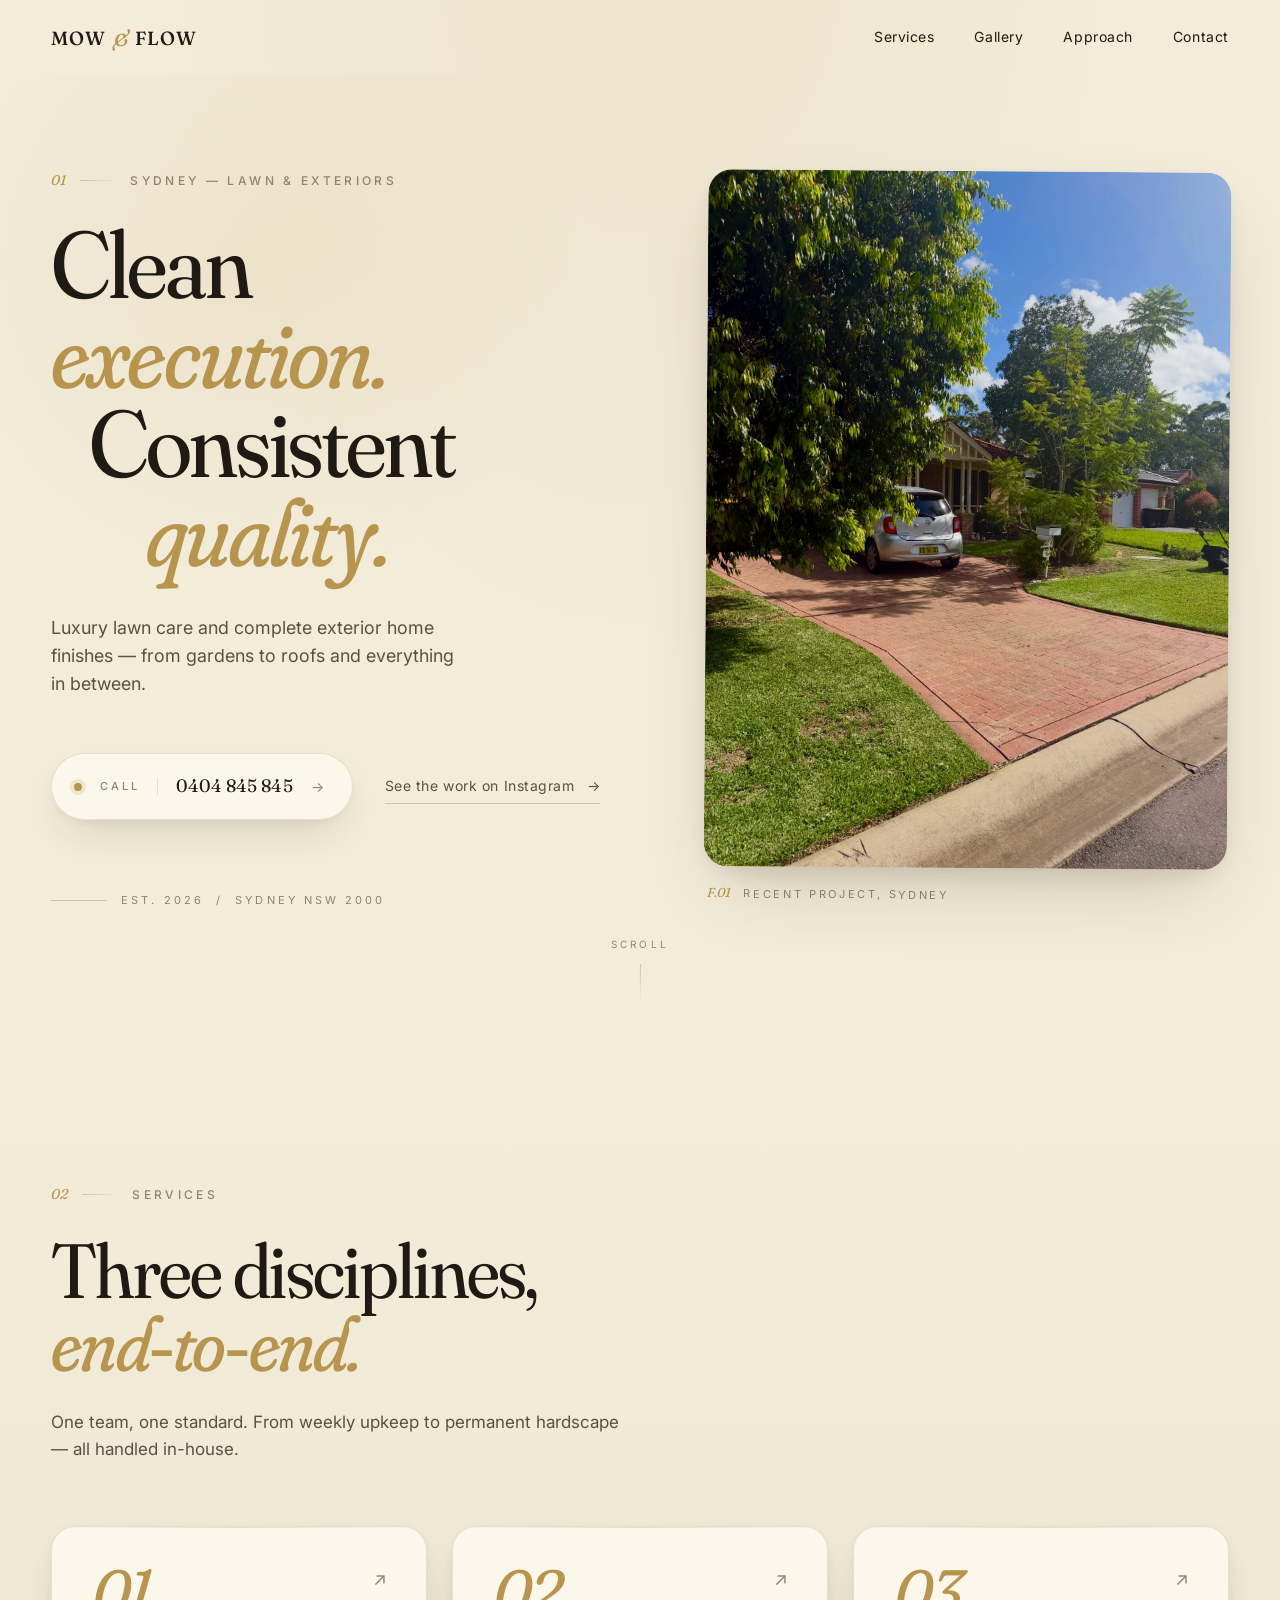
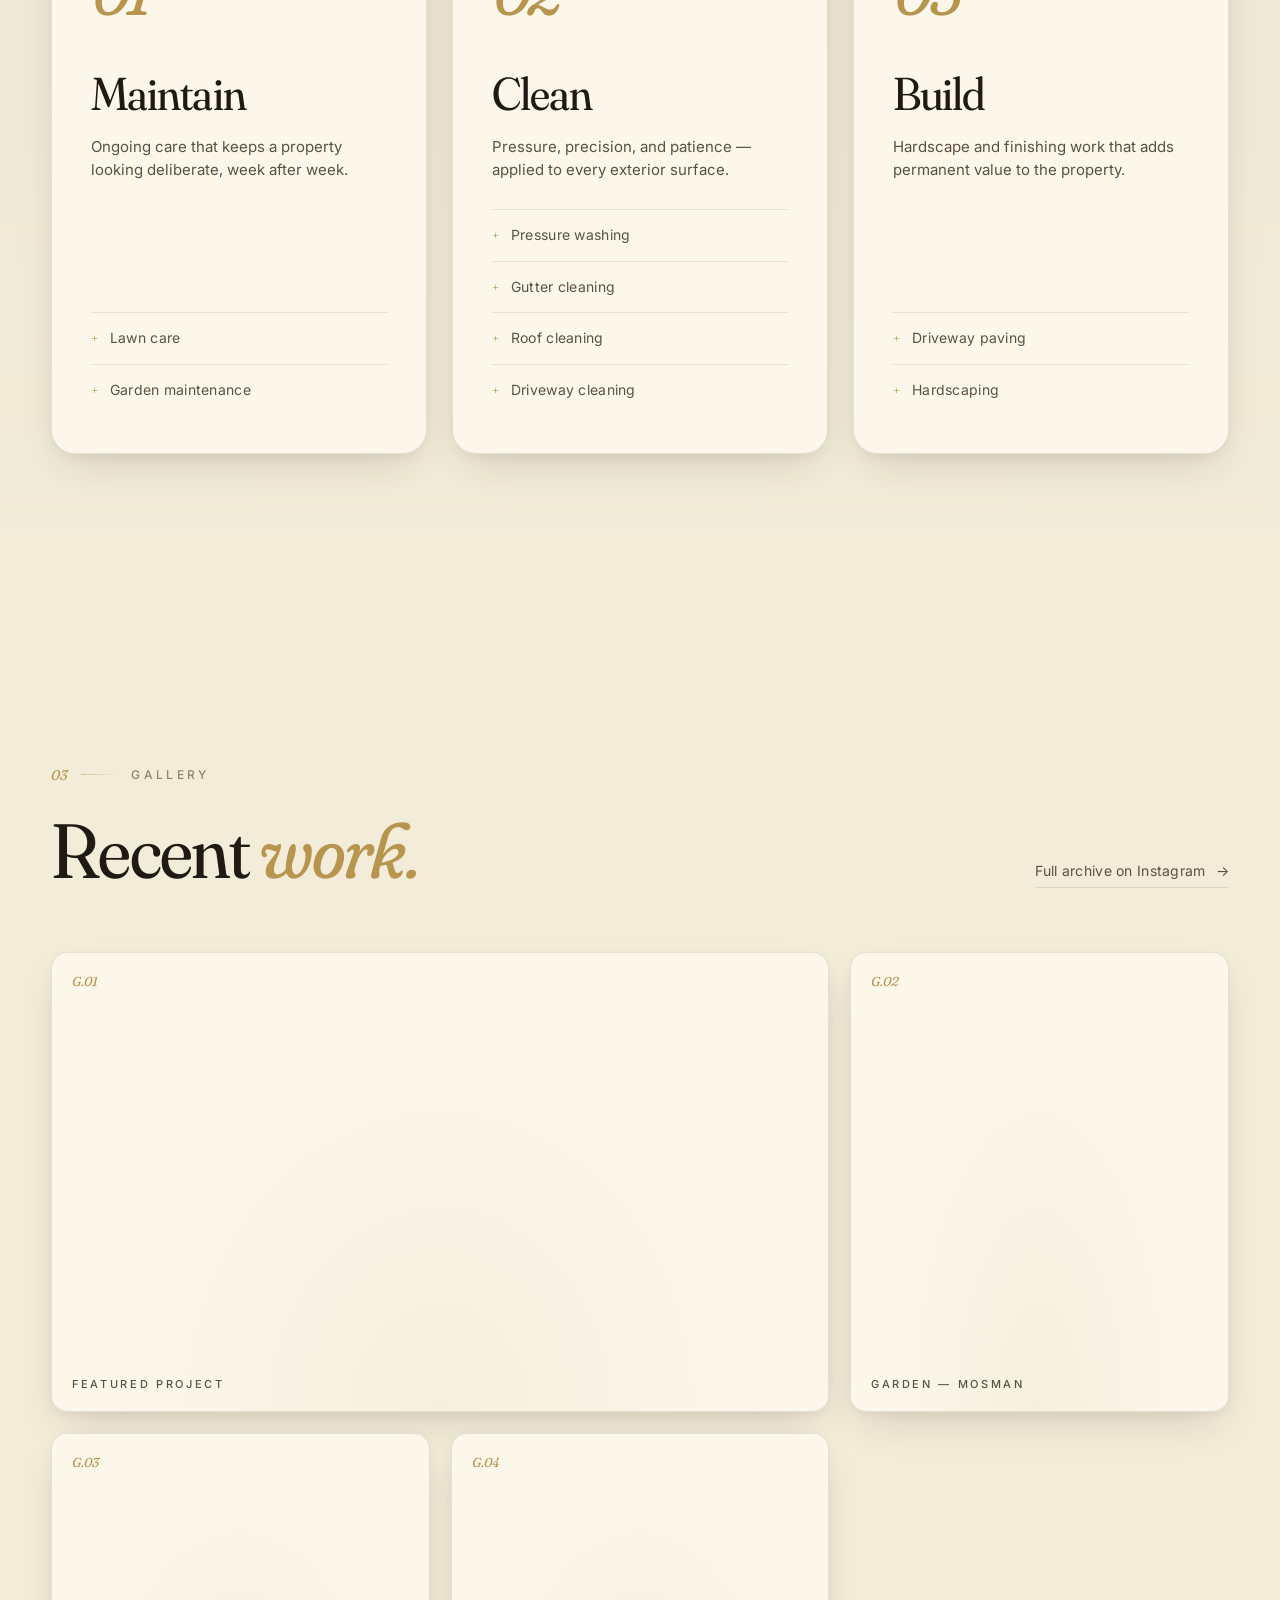
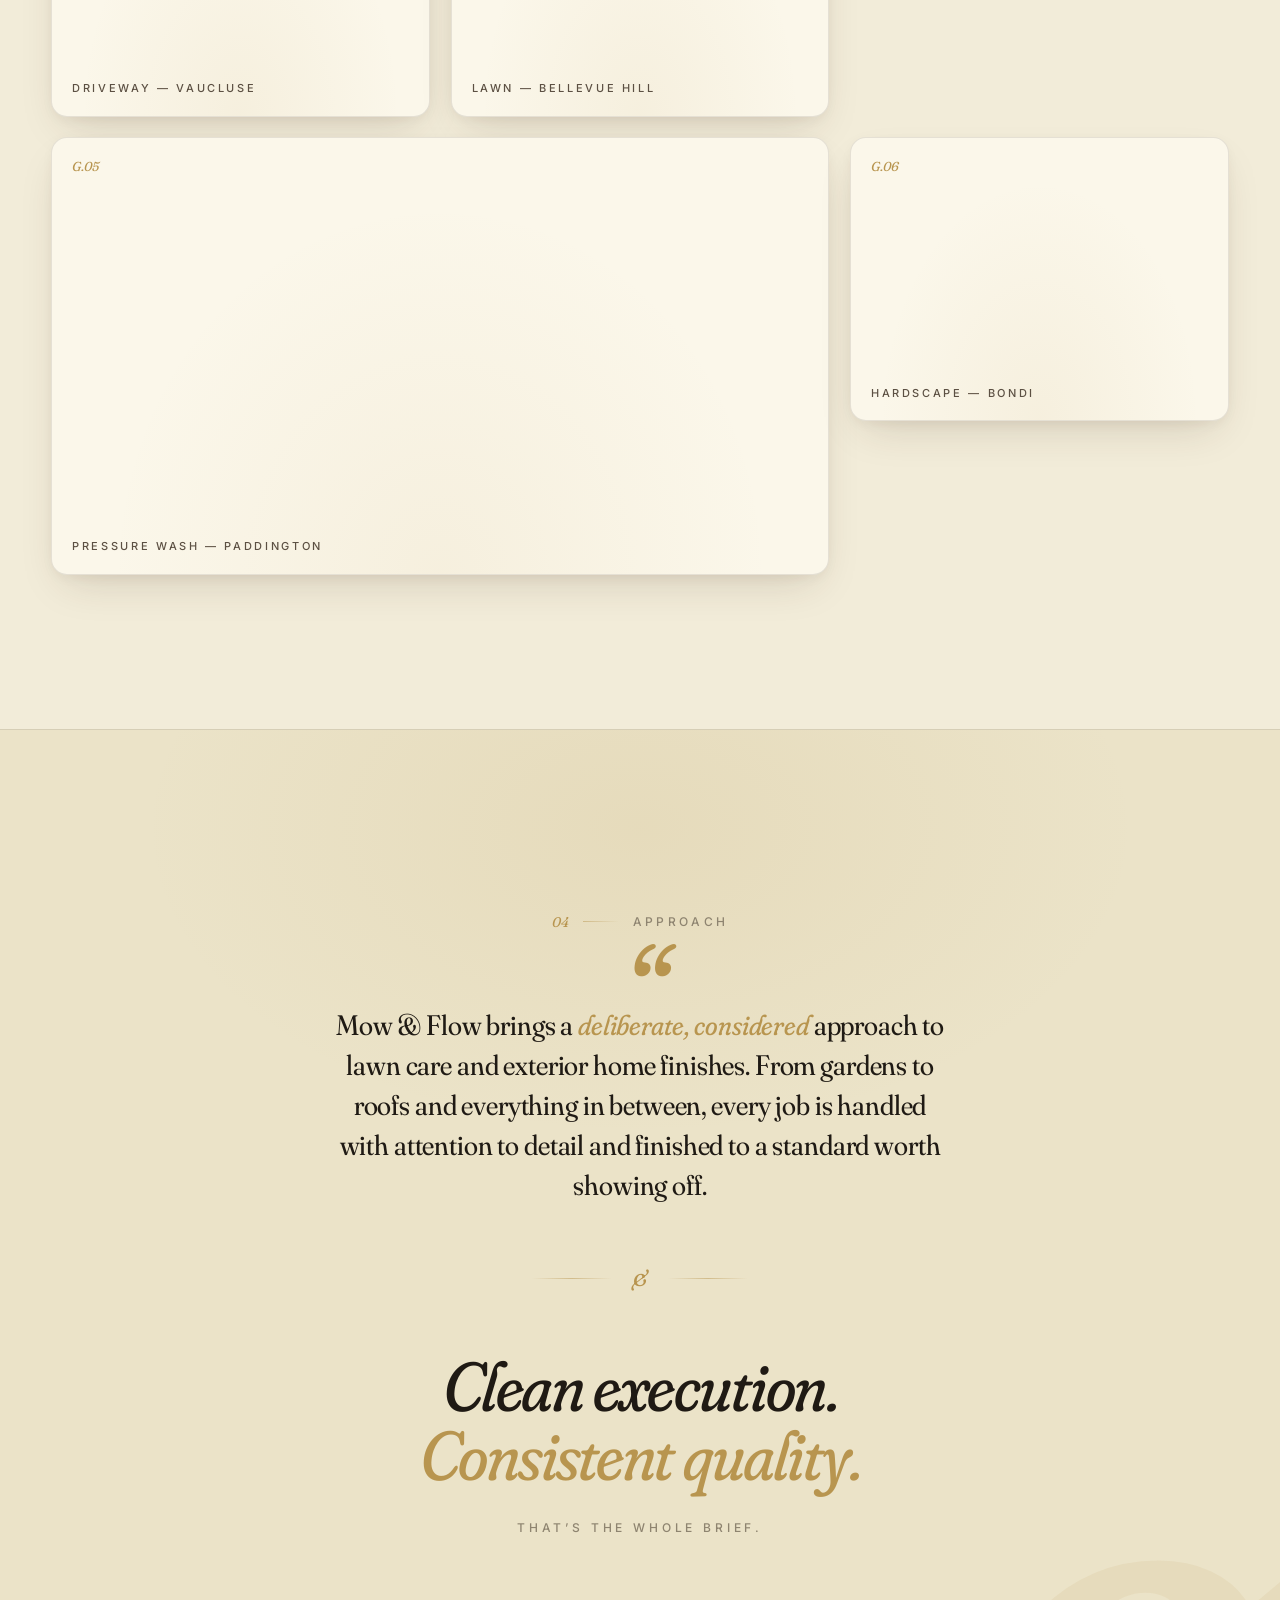
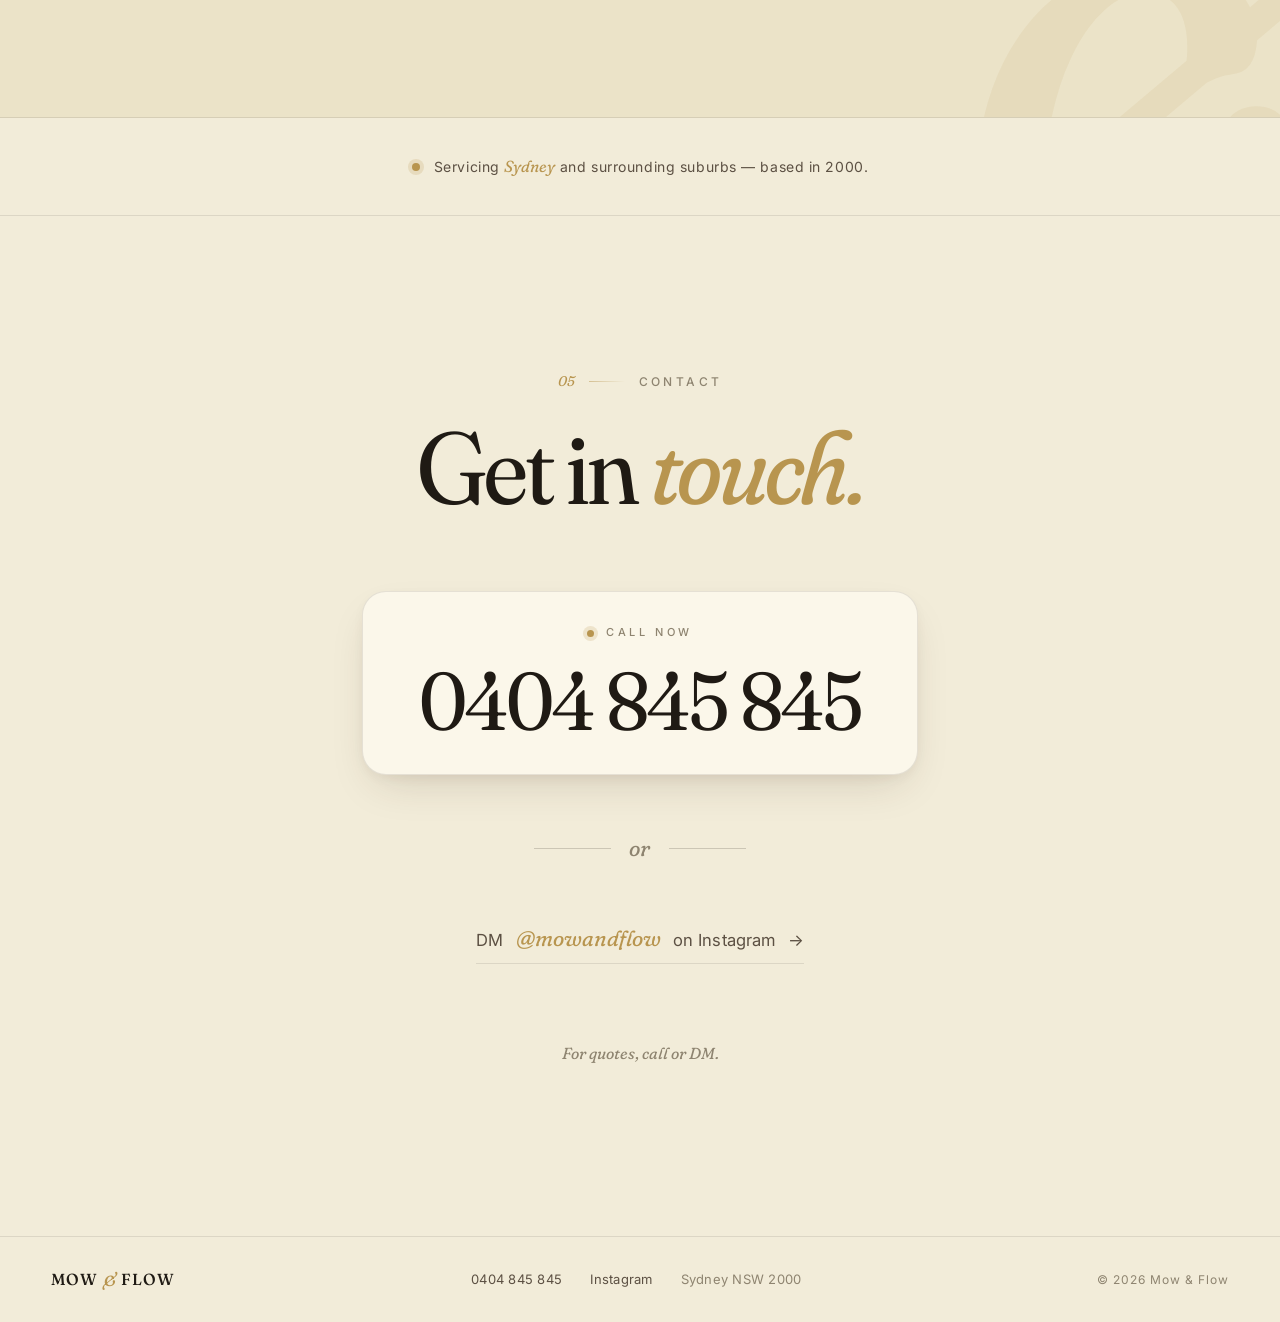
==== index.html @ 24fb906f "Add website implementation" ====
<!doctype html>
<html lang="en">
<head>
  <meta charset="utf-8">
  <meta name="viewport" content="width=device-width, initial-scale=1">
  <title>Mow & Flow — Luxury lawn care and exterior home finishes, Sydney</title>
  <meta name="description" content="Mow & Flow brings a deliberate, considered approach to lawn care and exterior home finishes across Sydney. Clean execution. Consistent quality.">
  <meta name="theme-color" content="#F2ECD9">
  <link rel="icon" type="image/svg+xml" href="favicon.svg">

  <link rel="preconnect" href="https://fonts.googleapis.com">
  <link rel="preconnect" href="https://fonts.gstatic.com" crossorigin>
  <link rel="stylesheet" href="https://fonts.googleapis.com/css2?family=Fraunces:ital,opsz,wght,SOFT@0,9..144,300;0,9..144,400;0,9..144,500;1,9..144,300;1,9..144,400;1,9..144,500&family=Inter:wght@300;400;500&display=swap">

  <style>
    :root {
      --bg: #F2ECD9;
      --bg-2: #EBE3C8;
      --bg-card: #FBF7EA;
      --bg-card-hover: #FFFCEF;
      --ink: #1F1A14;
      --ink-mid: #5C5043;
      --ink-soft: #8E8470;
      --accent: #B8954F;
      --accent-soft: rgba(184, 149, 79, 0.5);
      --rule: rgba(31, 26, 20, 0.10);
      --rule-strong: rgba(31, 26, 20, 0.18);

      --shadow-sm: 0 2px 8px rgba(0, 0, 0, 0.25);
      --shadow-md: 0 16px 40px -12px rgba(0, 0, 0, 0.55), 0 4px 12px -4px rgba(0, 0, 0, 0.35);
      --shadow-lg: 0 28px 70px -20px rgba(0, 0, 0, 0.65), 0 8px 24px -8px rgba(0, 0, 0, 0.4);
      --shadow-glow: 0 0 80px -20px rgba(213, 179, 115, 0.18);
    }
    *, *::before, *::after { box-sizing: border-box; }
    html { scroll-behavior: smooth; }
    body {
      margin: 0;
      background: var(--bg);
      color: var(--ink);
      font-family: 'Inter', -apple-system, system-ui, sans-serif;
      font-size: 16px;
      line-height: 1.6;
      -webkit-font-smoothing: antialiased;
      text-rendering: optimizeLegibility;
    }
    @media (prefers-reduced-motion: reduce) {
      html { scroll-behavior: auto; }
      *, *::before, *::after {
        animation-duration: 0.001ms !important;
        animation-iteration-count: 1 !important;
        transition-duration: 0.001ms !important;
      }
    }
  </style>

  <link rel="stylesheet" href="styles.css">
</head>
<body id="top">

  <a class="skip-link" href="#main">Skip to content</a>

  <header class="site-header" id="site-header">
    <div class="site-header__inner">
      <a href="#top" class="wordmark" aria-label="Mow and Flow, home">
        <span>MOW</span><span class="amp">&amp;</span><span>FLOW</span>
      </a>
      <nav class="site-nav" aria-label="Primary">
        <button class="nav-toggle" type="button" aria-expanded="false" aria-controls="nav-menu" aria-label="Toggle menu">
          <span class="nav-toggle__bar"></span>
          <span class="nav-toggle__bar"></span>
        </button>
        <ul class="nav-menu" id="nav-menu">
          <li><a href="#services">Services</a></li>
          <li><a href="#gallery">Gallery</a></li>
          <li><a href="#approach">Approach</a></li>
          <li><a href="#contact">Contact</a></li>
        </ul>
      </nav>
    </div>
  </header>

  <main id="main">

    <!-- HERO -->
    <section class="hero" aria-labelledby="hero-heading">
      <div class="hero__grid">

        <div class="hero__text">
          <p class="hero__eyebrow reveal" style="--d:0ms">
            <span class="hero__eyebrow-num">01</span>
            <span class="hero__eyebrow-line"></span>
            <span>Sydney &mdash; Lawn &amp; exteriors</span>
          </p>

          <h1 id="hero-heading" class="hero__display reveal" style="--d:140ms">
            Clean<br>
            <em>execution.</em><br>
            <span class="indent">Consistent</span><br>
            <em class="indent-2">quality.</em>
          </h1>

          <p class="hero__sub reveal" style="--d:340ms">
            Luxury lawn care and complete exterior home finishes &mdash; from gardens to roofs and everything in between.
          </p>

          <div class="hero__ctas reveal" style="--d:480ms">
            <a class="cta-primary" href="tel:0404845845">
              <span class="cta-primary__dot" aria-hidden="true"></span>
              <span class="cta-primary__label">Call</span>
              <span class="cta-primary__num">0404 845 845</span>
              <span class="cta-primary__arrow" aria-hidden="true">&rarr;</span>
            </a>
            <a class="cta-secondary" href="https://www.instagram.com/mowandflow/" target="_blank" rel="noopener">
              <span>See the work on Instagram</span>
              <span aria-hidden="true" class="arrow">&rarr;</span>
            </a>
          </div>

          <div class="hero__footnote reveal" style="--d:620ms">
            <span class="hero__meta-line"></span>
            <span>Est. 2026 &nbsp;/&nbsp; Sydney NSW 2000</span>
          </div>
        </div>

        <div class="hero__media reveal" style="--d:200ms">
          <figure class="hero__figure">
            <img class="hero__image"
                 src="assets/hero-01.jpg"
                 alt="A finished Sydney property — driveway, lawn, mature trees and a clear sky."
                 width="1080" height="1350"
                 fetchpriority="high"
                 decoding="async">
            <figcaption class="hero__caption">
              <span class="hero__caption-num">F.01</span>
              Recent project, Sydney
            </figcaption>
          </figure>
        </div>

      </div>

      <a href="#services" class="hero__scroll" aria-label="Scroll to services">
        <span>Scroll</span>
        <span class="hero__scroll-line" aria-hidden="true"></span>
      </a>
    </section>

    <!-- SERVICES -->
    <section class="section services" id="services" aria-labelledby="services-heading">
      <div class="container">
        <div class="section-head">
          <p class="eyebrow"><span class="eyebrow__num">02</span><span class="eyebrow__line"></span><span>Services</span></p>
          <h2 id="services-heading" class="section-title">
            Three disciplines, <em>end&#8209;to&#8209;end.</em>
          </h2>
          <p class="section-lede">
            One team, one standard. From weekly upkeep to permanent hardscape &mdash; all handled in-house.
          </p>
        </div>

        <div class="services__grid">

          <article class="service-card">
            <div class="service-card__top">
              <span class="service-card__num">01</span>
              <span class="service-card__corner" aria-hidden="true">&#8599;</span>
            </div>
            <h3 class="service-card__verb">Maintain</h3>
            <p class="service-card__desc">Ongoing care that keeps a property looking deliberate, week after week.</p>
            <ul class="service-card__list">
              <li>Lawn care</li>
              <li>Garden maintenance</li>
            </ul>
          </article>

          <article class="service-card">
            <div class="service-card__top">
              <span class="service-card__num">02</span>
              <span class="service-card__corner" aria-hidden="true">&#8599;</span>
            </div>
            <h3 class="service-card__verb">Clean</h3>
            <p class="service-card__desc">Pressure, precision, and patience &mdash; applied to every exterior surface.</p>
            <ul class="service-card__list">
              <li>Pressure washing</li>
              <li>Gutter cleaning</li>
              <li>Roof cleaning</li>
              <li>Driveway cleaning</li>
            </ul>
          </article>

          <article class="service-card">
            <div class="service-card__top">
              <span class="service-card__num">03</span>
              <span class="service-card__corner" aria-hidden="true">&#8599;</span>
            </div>
            <h3 class="service-card__verb">Build</h3>
            <p class="service-card__desc">Hardscape and finishing work that adds permanent value to the property.</p>
            <ul class="service-card__list">
              <li>Driveway paving</li>
              <li>Hardscaping</li>
            </ul>
          </article>

        </div>
      </div>
    </section>

    <!-- GALLERY -->
    <section class="section gallery" id="gallery" aria-labelledby="gallery-heading">
      <div class="container">
        <div class="section-head section-head--split">
          <div>
            <p class="eyebrow"><span class="eyebrow__num">03</span><span class="eyebrow__line"></span><span>Gallery</span></p>
            <h2 id="gallery-heading" class="section-title">Recent <em>work.</em></h2>
          </div>
          <a class="link-arrow" href="https://www.instagram.com/mowandflow/" target="_blank" rel="noopener">
            Full archive on Instagram <span class="arrow" aria-hidden="true">&rarr;</span>
          </a>
        </div>

        <div class="gallery__grid">
          <figure class="photo-card photo-card--featured">
            <span class="photo-card__num">G.01</span>
            <span class="photo-card__label">Featured project</span>
          </figure>
          <figure class="photo-card photo-card--tall">
            <span class="photo-card__num">G.02</span>
            <span class="photo-card__label">Garden &mdash; Mosman</span>
          </figure>
          <figure class="photo-card">
            <span class="photo-card__num">G.03</span>
            <span class="photo-card__label">Driveway &mdash; Vaucluse</span>
          </figure>
          <figure class="photo-card">
            <span class="photo-card__num">G.04</span>
            <span class="photo-card__label">Lawn &mdash; Bellevue Hill</span>
          </figure>
          <figure class="photo-card photo-card--wide">
            <span class="photo-card__num">G.05</span>
            <span class="photo-card__label">Pressure wash &mdash; Paddington</span>
          </figure>
          <figure class="photo-card">
            <span class="photo-card__num">G.06</span>
            <span class="photo-card__label">Hardscape &mdash; Bondi</span>
          </figure>
        </div>
      </div>
    </section>

    <!-- APPROACH -->
    <section class="section approach" id="approach" aria-labelledby="approach-heading">
      <div class="approach__amp" aria-hidden="true">&amp;</div>
      <div class="container approach__inner">
        <p class="eyebrow centered"><span class="eyebrow__num">04</span><span class="eyebrow__line"></span><span>Approach</span></p>
        <h2 id="approach-heading" class="visually-hidden">Approach</h2>

        <p class="approach__quote-mark" aria-hidden="true">&ldquo;</p>
        <p class="approach__lede">
          Mow &amp; Flow brings a <em>deliberate, considered</em> approach to lawn care and exterior home finishes. From gardens to roofs and everything in between, every job is handled with attention to detail and finished to a standard worth showing off.
        </p>

        <div class="approach__divider" aria-hidden="true">
          <span></span><em>&amp;</em><span></span>
        </div>

        <p class="approach__close">
          <em>Clean execution.</em><br>
          <em>Consistent quality.</em>
        </p>
        <p class="approach__brief">That&rsquo;s the whole brief.</p>
      </div>
    </section>

    <!-- SERVICE AREA -->
    <section class="service-area" aria-label="Service area">
      <div class="container service-area__inner">
        <span class="service-area__pin" aria-hidden="true">&#8226;</span>
        <p>
          Servicing <em>Sydney</em> and surrounding suburbs &mdash; based in 2000.
        </p>
      </div>
    </section>

    <!-- CONTACT -->
    <section class="section contact" id="contact" aria-labelledby="contact-heading">
      <div class="container contact__inner">
        <p class="eyebrow centered"><span class="eyebrow__num">05</span><span class="eyebrow__line"></span><span>Contact</span></p>
        <h2 id="contact-heading" class="contact__title">
          Get in <em>touch.</em>
        </h2>

        <a class="contact__phone" href="tel:0404845845" aria-label="Call 0404 845 845">
          <span class="contact__phone-label"><span class="dot" aria-hidden="true"></span>Call now</span>
          <span class="contact__phone-num">0404&nbsp;845&nbsp;845</span>
        </a>

        <p class="contact__or"><span></span><em>or</em><span></span></p>

        <a class="contact__ig" href="https://www.instagram.com/mowandflow/" target="_blank" rel="noopener">
          DM <span class="contact__ig-handle">@mowandflow</span> on Instagram
          <span class="arrow" aria-hidden="true">&rarr;</span>
        </a>

        <p class="contact__note"><em>For quotes, call or DM.</em></p>
      </div>
    </section>

  </main>

  <footer class="site-footer">
    <div class="container site-footer__inner">
      <a href="#top" class="wordmark wordmark--small" aria-label="Mow and Flow">
        <span>MOW</span><span class="amp">&amp;</span><span>FLOW</span>
      </a>
      <ul class="site-footer__meta">
        <li><a href="tel:0404845845">0404 845 845</a></li>
        <li><a href="https://www.instagram.com/mowandflow/" target="_blank" rel="noopener">Instagram</a></li>
        <li>Sydney NSW 2000</li>
      </ul>
      <p class="copyright">&copy; 2026 Mow &amp; Flow</p>
    </div>
  </footer>

  <script src="main.js" defer></script>
</body>
</html>
---- styles.css ----
/* =====================================================
   Mow & Flow — "Conservatory" dark luxury theme.
   Deep forest, cream typography, brass accents,
   layered depth via real shadows and rounded surfaces.
   ===================================================== */

:root {
  --bg: #F2ECD9;
  --bg-2: #EBE3C8;
  --bg-card: #FBF7EA;
  --bg-card-hover: #FFFCEF;
  --ink: #1F1A14;
  --ink-mid: #5C5043;
  --ink-soft: #8E8470;
  --accent: #B8954F;
  --accent-soft: rgba(184, 149, 79, 0.5);
  --rule: rgba(31, 26, 20, 0.10);
  --rule-strong: rgba(31, 26, 20, 0.18);

  --shadow-sm: 0 2px 8px rgba(60, 40, 20, 0.08);
  --shadow-md: 0 18px 44px -14px rgba(60, 40, 20, 0.18), 0 4px 14px -4px rgba(60, 40, 20, 0.08);
  --shadow-lg: 0 32px 80px -22px rgba(60, 40, 20, 0.22), 0 10px 28px -8px rgba(60, 40, 20, 0.12);
  --shadow-glow: 0 0 80px -20px rgba(184, 149, 79, 0.22);

  --max: 1320px;
  --gutter: clamp(20px, 4vw, 64px);

  --font-display: 'Fraunces', 'Times New Roman', Georgia, serif;
  --font-body: 'Inter', -apple-system, BlinkMacSystemFont, system-ui, sans-serif;

  --radius-sm: 8px;
  --radius-md: 16px;
  --radius-lg: 24px;
  --radius-xl: 32px;

  --rhythm: clamp(96px, 12vw, 180px);
}

/* ---------- Reset / base ---------- */
*, *::before, *::after { box-sizing: border-box; }
html, body { margin: 0; padding: 0; }
img, svg { display: block; max-width: 100%; }
a { color: inherit; }
button { font: inherit; color: inherit; background: none; border: 0; cursor: pointer; }

body {
  background: var(--bg);
  color: var(--ink);
  font-family: var(--font-body);
  font-weight: 400;
  font-size: 16px;
  line-height: 1.6;
  -webkit-font-smoothing: antialiased;
  text-rendering: optimizeLegibility;
  overflow-x: hidden;

  /* Subtle warm vignette */
  background-image:
    radial-gradient(ellipse at 50% -10%, rgba(184, 149, 79, 0.10), transparent 55%);
  background-attachment: fixed;
}

::selection { background: var(--ink); color: var(--bg); }

/* ---------- Accessibility ---------- */
.visually-hidden {
  position: absolute; width: 1px; height: 1px;
  padding: 0; margin: -1px; overflow: hidden;
  clip: rect(0, 0, 0, 0); white-space: nowrap; border: 0;
}
.skip-link {
  position: absolute; top: 0; left: 0;
  background: var(--accent); color: var(--bg);
  padding: 10px 16px;
  font-size: 13px; letter-spacing: 0.08em; text-transform: uppercase;
  border-radius: 0 0 var(--radius-md) 0;
  transform: translateY(-110%);
  transition: transform 200ms ease;
  z-index: 100;
}
.skip-link:focus { transform: translateY(0); }
:focus-visible { outline: 2px solid var(--accent); outline-offset: 4px; border-radius: 4px; }

/* ---------- Layout primitives ---------- */
.container {
  width: 100%;
  max-width: var(--max);
  margin: 0 auto;
  padding-inline: var(--gutter);
}
.section { padding-block: var(--rhythm); position: relative; }

/* ---------- Eyebrow ---------- */
.eyebrow, .hero__eyebrow {
  font-family: var(--font-body);
  font-size: 12px;
  font-weight: 500;
  letter-spacing: 0.28em;
  text-transform: uppercase;
  color: var(--ink-soft);
  margin: 0 0 28px;
  display: inline-flex;
  align-items: center;
  gap: 14px;
}
.eyebrow__num, .hero__eyebrow-num {
  font-family: var(--font-display);
  font-style: italic;
  font-weight: 400;
  font-size: 14px;
  letter-spacing: 0;
  color: var(--accent);
  font-variation-settings: "opsz" 24, "SOFT" 80;
}
.eyebrow__line, .hero__eyebrow-line {
  display: inline-block;
  width: 36px;
  height: 1px;
  background: linear-gradient(90deg, var(--accent-soft), transparent);
}
.eyebrow.centered { display: inline-flex; }

/* ---------- Wordmark ---------- */
.wordmark {
  font-family: var(--font-display);
  font-weight: 500;
  font-variation-settings: "opsz" 36, "SOFT" 30;
  letter-spacing: 0.06em;
  text-decoration: none;
  color: var(--ink);
  font-size: 19px;
  line-height: 1;
  display: inline-flex;
  align-items: baseline;
  gap: 0.32em;
  white-space: nowrap;
}
.wordmark .amp {
  font-style: italic;
  font-weight: 400;
  font-size: 1.18em;
  letter-spacing: 0;
  color: var(--accent);
  font-variation-settings: "opsz" 36, "SOFT" 100;
  transform: translateY(0.06em);
  display: inline-block;
}
.wordmark--small { font-size: 16px; }

/* ---------- Header ---------- */
.site-header {
  position: sticky; top: 0; z-index: 50;
  background: transparent;
  transition: background-color 320ms ease, border-color 320ms ease, backdrop-filter 320ms ease, padding 320ms ease;
  border-bottom: 1px solid transparent;
}
.site-header.is-scrolled {
  background: rgba(242, 236, 217, 0.84);
  backdrop-filter: saturate(140%) blur(16px);
  -webkit-backdrop-filter: saturate(140%) blur(16px);
  border-bottom-color: var(--rule);
}
.site-header__inner {
  display: flex; align-items: center; justify-content: space-between;
  max-width: var(--max);
  margin: 0 auto;
  padding: 24px var(--gutter);
}

.site-nav .nav-menu {
  display: flex; gap: 40px;
  list-style: none; margin: 0; padding: 0;
}
.site-nav a {
  font-size: 14px; letter-spacing: 0.04em;
  text-decoration: none; color: var(--ink);
  position: relative; padding: 6px 0;
  transition: color 200ms ease;
}
.site-nav a::after {
  content: "";
  position: absolute; left: 0; right: 0; bottom: 0;
  height: 1px; background: var(--accent);
  transform: scaleX(0); transform-origin: left;
  transition: transform 360ms cubic-bezier(.65,.05,.36,1);
}
.site-nav a:hover { color: var(--accent); }
.site-nav a:hover::after, .site-nav a:focus-visible::after { transform: scaleX(1); }

.nav-toggle {
  display: none;
  width: 44px; height: 44px; padding: 0;
  position: relative; z-index: 60;
  border-radius: var(--radius-sm);
  border: 1px solid var(--rule);
  background: rgba(31, 26, 20, 0.02);
  transition: background 200ms ease;
}
.nav-toggle:hover { background: rgba(31, 26, 20, 0.06); }
.nav-toggle__bar {
  display: block; position: absolute; left: 12px; right: 12px;
  height: 1.5px; background: var(--ink);
  transition: transform 240ms ease, top 240ms ease;
}
.nav-toggle__bar:nth-child(1) { top: 16px; }
.nav-toggle__bar:nth-child(2) { top: 26px; }
.nav-toggle[aria-expanded="true"] .nav-toggle__bar:nth-child(1) { top: 21px; transform: rotate(45deg); }
.nav-toggle[aria-expanded="true"] .nav-toggle__bar:nth-child(2) { top: 21px; transform: rotate(-45deg); }

@media (max-width: 768px) {
  .nav-toggle { display: block; }
  .site-nav .nav-menu {
    position: fixed; top: 0; left: 0;
    width: 100vw; height: 100vh; height: 100dvh;
    background: var(--bg);
    flex-direction: column;
    align-items: flex-start; justify-content: center;
    gap: 0;
    padding: 80px var(--gutter);
    transform: translateY(-101%);
    transition: transform 420ms cubic-bezier(.65,.05,.36,1);
    z-index: 55;
    visibility: hidden;
  }
  .site-nav .nav-toggle[aria-expanded="true"] ~ .nav-menu {
    transform: translateY(0);
    visibility: visible;
  }
  .nav-menu li {
    width: 100%; border-bottom: 1px solid var(--rule);
  }
  .nav-menu li:first-child { border-top: 1px solid var(--rule); }
  .site-nav .nav-menu a {
    display: block; padding: 32px 0;
    font-family: var(--font-display);
    font-size: 36px; letter-spacing: -0.01em;
    font-variation-settings: "opsz" 60, "SOFT" 50;
  }
  .site-nav .nav-menu a::after { display: none; }
  body.nav-open { overflow: hidden; }
}

/* ============================================================
   HERO — full-bleed feel with image dominating right column
   ============================================================ */
.hero {
  position: relative;
  min-height: clamp(720px, 96vh, 1080px);
  padding-block: clamp(40px, 6vw, 80px) clamp(64px, 8vw, 120px);
  overflow: hidden;
}
.hero::before {
  /* warm ambient halo, top-left */
  content: "";
  position: absolute;
  top: -20%; left: -10%;
  width: 60%; height: 80%;
  background: radial-gradient(ellipse at center, rgba(184, 149, 79, 0.10), transparent 60%);
  pointer-events: none;
  z-index: 0;
}

.hero__grid {
  position: relative; z-index: 1;
  max-width: var(--max);
  margin: 0 auto;
  padding-inline: var(--gutter);
  display: grid;
  grid-template-columns: minmax(0, 1.05fr) minmax(0, 0.95fr);
  gap: clamp(40px, 6vw, 96px);
  align-items: center;
  min-height: clamp(640px, 86vh, 920px);
}
@media (max-width: 960px) {
  .hero__grid {
    grid-template-columns: 1fr;
    gap: 56px;
    min-height: 0;
  }
}

/* Hero text column */
.hero__text { max-width: 560px; }
.hero__display {
  font-family: var(--font-display);
  font-weight: 400;
  font-variation-settings: "opsz" 144, "SOFT" 50;
  letter-spacing: -0.025em;
  line-height: 0.94;
  color: var(--ink);
  margin: 0;
  font-size: clamp(56px, 7.4vw, 124px);
  text-wrap: balance;
}
.hero__display em {
  font-style: italic;
  font-variation-settings: "opsz" 144, "SOFT" 100;
  color: var(--accent);
  letter-spacing: -0.02em;
}
.hero__display .indent { padding-left: 0.4em; }
.hero__display .indent-2 { padding-left: 1em; }
@media (max-width: 600px) {
  .hero__display .indent { padding-left: 0.4em; }
  .hero__display .indent-2 { padding-left: 0.6em; }
}

.hero__sub {
  font-family: var(--font-body);
  font-size: clamp(16px, 1.4vw, 19px);
  line-height: 1.55;
  color: var(--ink-mid);
  max-width: 38ch;
  margin: clamp(28px, 3vw, 44px) 0 0;
}

.hero__ctas {
  display: flex; align-items: center; gap: 32px;
  margin-top: clamp(36px, 4.5vw, 56px);
  flex-wrap: wrap;
}

/* Primary CTA — pill with brass dot, deep card bg, strong shadow */
.cta-primary {
  position: relative;
  display: inline-flex;
  align-items: center;
  gap: 18px;
  padding: 18px 28px 18px 22px;
  border-radius: 999px;
  text-decoration: none;
  color: var(--ink);
  background: var(--bg-card);
  border: 1px solid var(--rule);
  box-shadow: var(--shadow-md);
  transition: transform 320ms cubic-bezier(.2,.7,.2,1), background 320ms ease, box-shadow 320ms ease, border-color 320ms ease;
  overflow: hidden;
}
.cta-primary::before {
  content: "";
  position: absolute; inset: 0;
  background: radial-gradient(ellipse at top left, rgba(184, 149, 79, 0.18), transparent 55%);
  opacity: 0;
  transition: opacity 320ms ease;
}
.cta-primary:hover {
  transform: translateY(-2px);
  background: var(--bg-card-hover);
  border-color: var(--accent-soft);
  box-shadow: var(--shadow-lg), var(--shadow-glow);
}
.cta-primary:hover::before { opacity: 1; }
.cta-primary > * { position: relative; z-index: 1; }
.cta-primary__dot {
  width: 8px; height: 8px;
  border-radius: 999px;
  background: var(--accent);
  box-shadow: 0 0 0 4px rgba(184, 149, 79, 0.18);
  flex: none;
}
.cta-primary__label {
  font-size: 11px; font-weight: 500;
  letter-spacing: 0.28em; text-transform: uppercase;
  color: var(--ink-soft);
  padding-right: 16px;
  border-right: 1px solid var(--rule);
}
.cta-primary__num {
  font-family: var(--font-display);
  font-size: 18px;
  font-weight: 400;
  font-variation-settings: "opsz" 36, "SOFT" 30;
  letter-spacing: 0.005em;
  white-space: nowrap;
}
.cta-primary__arrow {
  font-size: 14px;
  color: var(--ink-soft);
  transition: transform 320ms ease, color 320ms ease;
}
.cta-primary:hover .cta-primary__arrow { transform: translateX(4px); color: var(--accent); }

.cta-secondary {
  font-family: var(--font-body);
  font-size: 14px; letter-spacing: 0.04em;
  text-decoration: none; color: var(--ink-mid);
  display: inline-flex; align-items: center; gap: 12px;
  padding: 6px 0;
  border-bottom: 1px solid var(--rule-strong);
  transition: gap 240ms ease, color 240ms ease, border-color 240ms ease;
}
.cta-secondary:hover { gap: 18px; color: var(--accent); border-bottom-color: var(--accent); }
.cta-secondary .arrow { transition: transform 240ms ease; }
.cta-secondary:hover .arrow { transform: translateX(4px); }

.hero__footnote {
  margin-top: clamp(48px, 6vw, 72px);
  display: inline-flex; align-items: center; gap: 14px;
  font-family: var(--font-body);
  font-size: 11px; letter-spacing: 0.28em; text-transform: uppercase;
  color: var(--ink-soft);
}
.hero__meta-line {
  display: inline-block; width: 56px; height: 1px;
  background: var(--rule-strong);
}

/* Hero image column */
.hero__media {
  position: relative;
  height: 100%;
  display: flex; flex-direction: column; justify-content: center;
}
.hero__figure {
  margin: 0;
  position: relative;
  display: flex; flex-direction: column; gap: 16px;
  transform: rotate(0.4deg);
}
.hero__image {
  width: 100%;
  height: auto;
  max-height: 84vh;
  object-fit: cover;
  border-radius: var(--radius-lg);
  background: var(--bg-card);
  box-shadow: var(--shadow-lg);
  filter: contrast(1.04) saturate(1.02) brightness(0.97);
  transition: transform 1400ms cubic-bezier(.2,.7,.2,1), box-shadow 1400ms ease;
}
.hero__figure:hover .hero__image {
  transform: scale(1.012) rotate(-0.4deg);
  box-shadow: var(--shadow-lg), var(--shadow-glow);
}
.hero__caption {
  font-family: var(--font-body);
  font-size: 11px; letter-spacing: 0.24em;
  text-transform: uppercase;
  color: var(--ink-soft);
  display: inline-flex; gap: 12px; align-items: baseline;
  padding-left: 4px;
}
.hero__caption-num {
  font-family: var(--font-display);
  font-style: italic;
  font-size: 13px;
  letter-spacing: 0;
  color: var(--accent);
  font-variation-settings: "opsz" 24, "SOFT" 60;
}
@media (max-width: 960px) {
  .hero__figure { transform: none; }
}

/* Scroll indicator */
.hero__scroll {
  position: absolute;
  bottom: 28px; left: 50%;
  transform: translateX(-50%);
  font-family: var(--font-body);
  font-size: 10px; letter-spacing: 0.32em;
  text-transform: uppercase;
  text-decoration: none;
  color: var(--ink-soft);
  display: inline-flex; flex-direction: column; align-items: center; gap: 12px;
  z-index: 2;
  transition: color 220ms ease;
}
.hero__scroll:hover { color: var(--accent); }
.hero__scroll-line {
  display: inline-block;
  width: 1px; height: 36px;
  background: linear-gradient(180deg, var(--accent-soft), transparent);
  position: relative;
  overflow: hidden;
}
.hero__scroll-line::before {
  content: "";
  position: absolute;
  top: -50%; left: 0; right: 0;
  height: 50%;
  background: var(--accent);
  animation: scroll-trickle 2.4s ease-in-out infinite;
}
@keyframes scroll-trickle {
  0%   { transform: translateY(0); opacity: 0; }
  20%  { opacity: 1; }
  80%  { opacity: 1; }
  100% { transform: translateY(180%); opacity: 0; }
}
@media (max-width: 960px) { .hero__scroll { display: none; } }

/* ============================================================
   SECTION HEADS
   ============================================================ */
.section-head { margin-bottom: clamp(48px, 5vw, 80px); max-width: 720px; }
.section-head--split {
  display: flex; align-items: flex-end; justify-content: space-between;
  gap: 32px; flex-wrap: wrap;
  max-width: none;
}
.section-title {
  font-family: var(--font-display);
  font-weight: 400;
  font-variation-settings: "opsz" 144, "SOFT" 50;
  letter-spacing: -0.022em;
  line-height: 0.96;
  color: var(--ink);
  margin: 0;
  font-size: clamp(48px, 6vw, 96px);
  text-wrap: balance;
}
.section-title em {
  font-style: italic;
  font-variation-settings: "opsz" 144, "SOFT" 100;
  color: var(--accent);
}
.section-lede {
  font-family: var(--font-body);
  font-size: 17px;
  line-height: 1.55;
  color: var(--ink-mid);
  margin: 28px 0 0;
  max-width: 52ch;
}

.link-arrow {
  font-family: var(--font-body);
  font-size: 14px; letter-spacing: 0.02em;
  text-decoration: none; color: var(--ink-mid);
  display: inline-flex; align-items: center; gap: 10px;
  padding-bottom: 4px;
  border-bottom: 1px solid var(--rule);
  transition: gap 240ms ease, color 240ms ease, border-color 240ms ease;
}
.link-arrow:hover { gap: 16px; color: var(--accent); border-bottom-color: var(--accent); }
.link-arrow .arrow { transition: transform 240ms ease; }
.link-arrow:hover .arrow { transform: translateX(4px); }

/* ============================================================
   SERVICES — three lifted cards with depth
   ============================================================ */
.services {
  background: linear-gradient(180deg, transparent 0%, rgba(31, 26, 20, 0.015) 50%, transparent 100%);
}
.services__grid {
  display: grid;
  grid-template-columns: repeat(3, 1fr);
  gap: clamp(20px, 2vw, 28px);
}
@media (max-width: 900px) { .services__grid { grid-template-columns: 1fr; } }

.service-card {
  background: var(--bg-card);
  border: 1px solid var(--rule);
  border-radius: var(--radius-lg);
  padding: clamp(28px, 3vw, 40px);
  position: relative;
  overflow: hidden;
  box-shadow: var(--shadow-md);
  transition: transform 480ms cubic-bezier(.2,.7,.2,1), background 480ms ease, box-shadow 480ms ease, border-color 480ms ease;
  display: flex; flex-direction: column;
  min-height: 380px;
}
.service-card::before {
  content: "";
  position: absolute;
  top: 0; left: 0; right: 0; height: 1px;
  background: linear-gradient(90deg, transparent, var(--accent-soft), transparent);
  opacity: 0.5;
}
.service-card::after {
  content: "";
  position: absolute;
  inset: 0;
  border-radius: inherit;
  background: radial-gradient(ellipse at top, rgba(184, 149, 79, 0.10), transparent 50%);
  opacity: 0;
  transition: opacity 480ms ease;
  pointer-events: none;
}
.service-card:hover {
  transform: translateY(-4px);
  background: var(--bg-card-hover);
  border-color: var(--accent-soft);
  box-shadow: var(--shadow-lg), var(--shadow-glow);
}
.service-card:hover::after { opacity: 1; }

.service-card__top {
  display: flex; align-items: flex-start; justify-content: space-between;
  margin-bottom: clamp(28px, 4vw, 56px);
}
.service-card__num {
  font-family: var(--font-display);
  font-style: italic;
  font-weight: 400;
  font-variation-settings: "opsz" 144, "SOFT" 100;
  font-size: clamp(48px, 5vw, 72px);
  line-height: 0.85;
  letter-spacing: -0.04em;
  color: var(--accent);
}
.service-card__corner {
  font-size: 18px;
  color: var(--ink-soft);
  transition: transform 320ms ease, color 320ms ease;
  display: inline-block;
}
.service-card:hover .service-card__corner {
  transform: translate(2px, -2px);
  color: var(--accent);
}
.service-card__verb {
  font-family: var(--font-display);
  font-weight: 400;
  font-variation-settings: "opsz" 90, "SOFT" 50;
  font-size: clamp(36px, 3.6vw, 56px);
  line-height: 1;
  letter-spacing: -0.018em;
  margin: 0 0 18px;
  color: var(--ink);
}
.service-card__desc {
  color: var(--ink-mid);
  font-size: 15px;
  line-height: 1.55;
  margin: 0 0 28px;
  max-width: 32ch;
}
.service-card__list {
  list-style: none; padding: 0; margin: auto 0 0;
  border-top: 1px solid var(--rule);
}
.service-card__list li {
  padding: 14px 0;
  border-bottom: 1px solid var(--rule);
  font-size: 14px;
  letter-spacing: 0.02em;
  display: flex; align-items: baseline; gap: 12px;
  color: var(--ink-mid);
  transition: color 220ms ease, padding-left 280ms ease;
}
.service-card__list li::before {
  content: "+";
  display: inline-block;
  font-family: var(--font-display);
  font-size: 13px;
  color: var(--accent);
  flex: none;
}
.service-card__list li:last-child { border-bottom: 0; }
.service-card__list li:hover { color: var(--ink); padding-left: 6px; }

/* ============================================================
   GALLERY — irregular grid, lifted photo cards
   ============================================================ */
.gallery__grid {
  display: grid;
  grid-template-columns: repeat(6, 1fr);
  grid-auto-rows: minmax(220px, auto);
  gap: clamp(14px, 1.6vw, 22px);
}
@media (max-width: 900px) {
  .gallery__grid { grid-template-columns: repeat(2, 1fr); }
}
@media (max-width: 560px) {
  .gallery__grid { grid-template-columns: 1fr; grid-auto-rows: minmax(260px, auto); }
}

.photo-card {
  margin: 0;
  background: var(--bg-card);
  border: 1px solid var(--rule);
  border-radius: var(--radius-md);
  position: relative;
  overflow: hidden;
  box-shadow: var(--shadow-md);
  transition: transform 520ms cubic-bezier(.2,.7,.2,1), box-shadow 520ms ease, border-color 520ms ease;
  grid-column: span 2;
  aspect-ratio: 4 / 3;
  display: flex; align-items: flex-end; justify-content: space-between;
  padding: 18px 20px;
  isolation: isolate;
}
.photo-card::before {
  content: "";
  position: absolute; inset: 0;
  background:
    radial-gradient(ellipse at 50% 100%, rgba(184, 149, 79, 0.08), transparent 60%);
  z-index: -1;
}
.photo-card::after {
  content: "";
  position: absolute; inset: 0;
  background: radial-gradient(ellipse at top, rgba(184, 149, 79, 0.14), transparent 60%);
  opacity: 0;
  transition: opacity 520ms ease;
  z-index: -1;
}
.photo-card:hover {
  transform: translateY(-4px);
  border-color: var(--accent-soft);
  box-shadow: var(--shadow-lg), var(--shadow-glow);
}
.photo-card:hover::after { opacity: 1; }

.photo-card--featured {
  grid-column: span 4;
  grid-row: span 2;
  aspect-ratio: auto;
}
.photo-card--tall {
  grid-row: span 2;
  aspect-ratio: auto;
}
.photo-card--wide {
  grid-column: span 4;
  aspect-ratio: 16 / 9;
}
@media (max-width: 900px) {
  .photo-card { grid-column: span 1; }
  .photo-card--featured { grid-column: span 2; grid-row: auto; aspect-ratio: 16 / 10; }
  .photo-card--tall { grid-row: auto; aspect-ratio: 4 / 5; }
  .photo-card--wide { grid-column: span 2; }
}
@media (max-width: 560px) {
  .photo-card--featured, .photo-card--wide { grid-column: span 1; }
}

.photo-card__num {
  font-family: var(--font-display);
  font-style: italic;
  font-size: 13px;
  letter-spacing: 0;
  color: var(--accent);
  font-variation-settings: "opsz" 24, "SOFT" 80;
  position: absolute; top: 18px; left: 20px;
}
.photo-card__label {
  font-family: var(--font-body);
  font-size: 11px; font-weight: 500;
  letter-spacing: 0.24em; text-transform: uppercase;
  color: var(--ink-mid);
}

/* ============================================================
   APPROACH — pull-quote moment with floating ampersand
   ============================================================ */
.approach {
  background: var(--bg-2);
  position: relative;
  overflow: hidden;
  border-block: 1px solid var(--rule);
  padding-block: clamp(120px, 14vw, 200px);
}
.approach::before {
  content: "";
  position: absolute;
  top: -30%; left: 50%;
  transform: translateX(-50%);
  width: 100%; height: 80%;
  background: radial-gradient(ellipse at center, rgba(184, 149, 79, 0.10), transparent 55%);
  pointer-events: none;
}
.approach__amp {
  position: absolute;
  bottom: -0.32em; right: -0.06em;
  font-family: var(--font-display);
  font-style: italic;
  font-weight: 400;
  font-variation-settings: "opsz" 144, "SOFT" 100;
  font-size: clamp(360px, 50vw, 720px);
  line-height: 0.78;
  color: rgba(184, 149, 79, 0.10);
  pointer-events: none;
  user-select: none;
  z-index: 0;
}
.approach__inner {
  position: relative; z-index: 1;
  max-width: 760px; margin: 0 auto;
  text-align: center;
}
.approach__quote-mark {
  font-family: var(--font-display);
  font-style: italic;
  font-size: clamp(80px, 10vw, 140px);
  line-height: 0.5;
  color: var(--accent);
  font-variation-settings: "opsz" 144, "SOFT" 100;
  margin: 0 0 -20px;
  user-select: none;
  text-align: center;
}
.approach__lede {
  font-family: var(--font-display);
  font-weight: 400;
  font-variation-settings: "opsz" 90, "SOFT" 50;
  font-size: clamp(22px, 2.2vw, 32px);
  line-height: 1.42;
  letter-spacing: -0.005em;
  color: var(--ink);
  margin: 0 0 56px;
  text-wrap: pretty;
}
.approach__lede em {
  font-style: italic;
  font-variation-settings: "opsz" 90, "SOFT" 100;
  color: var(--accent);
}
.approach__divider {
  display: flex; align-items: center; justify-content: center;
  gap: 20px;
  margin-bottom: 56px;
}
.approach__divider span {
  display: inline-block;
  width: 80px; height: 1px;
  background: linear-gradient(90deg, transparent, var(--accent-soft), transparent);
}
.approach__divider em {
  font-family: var(--font-display);
  font-style: italic;
  font-size: 22px;
  color: var(--accent);
  font-variation-settings: "opsz" 36, "SOFT" 100;
}
.approach__close {
  font-family: var(--font-display);
  font-weight: 400;
  font-variation-settings: "opsz" 144, "SOFT" 80;
  font-size: clamp(40px, 5.4vw, 84px);
  line-height: 1;
  letter-spacing: -0.022em;
  margin: 0 0 28px;
  color: var(--ink);
}
.approach__close em {
  font-style: italic;
  font-variation-settings: "opsz" 144, "SOFT" 100;
  display: inline-block;
}
.approach__close em + br + em { color: var(--accent); }
.approach__brief {
  font-family: var(--font-body);
  font-weight: 500;
  font-size: 12px;
  letter-spacing: 0.32em;
  text-transform: uppercase;
  color: var(--ink-soft);
  margin: 0;
}

/* ============================================================
   SERVICE AREA — slim band
   ============================================================ */
.service-area {
  border-bottom: 1px solid var(--rule);
  padding-block: 36px;
}
.service-area__inner {
  display: flex; align-items: center; justify-content: center;
  gap: 14px;
}
.service-area__pin {
  display: inline-block;
  width: 8px; height: 8px;
  border-radius: 999px;
  background: var(--accent);
  box-shadow: 0 0 0 4px rgba(184, 149, 79, 0.20);
  font-size: 0;
}
.service-area p {
  margin: 0;
  font-family: var(--font-body);
  font-size: 14px; letter-spacing: 0.04em;
  color: var(--ink-mid);
}
.service-area p em {
  font-family: var(--font-display);
  font-style: italic;
  font-size: 16px;
  letter-spacing: 0;
  color: var(--accent);
  font-variation-settings: "opsz" 36, "SOFT" 80;
}

/* ============================================================
   CONTACT — centered climax
   ============================================================ */
.contact__inner {
  display: flex;
  flex-direction: column;
  align-items: center;
  text-align: center;
}
.contact__title {
  font-family: var(--font-display);
  font-weight: 400;
  font-variation-settings: "opsz" 144, "SOFT" 50;
  letter-spacing: -0.025em;
  line-height: 0.92;
  color: var(--ink);
  margin: 0 0 clamp(48px, 6vw, 88px);
  font-size: clamp(56px, 8vw, 132px);
}
.contact__title em {
  font-style: italic;
  font-variation-settings: "opsz" 144, "SOFT" 100;
  color: var(--accent);
}

.contact__phone {
  display: inline-flex;
  flex-direction: column;
  align-items: center;
  text-decoration: none;
  color: var(--ink);
  position: relative;
  padding: 32px 56px;
  border: 1px solid var(--rule);
  border-radius: var(--radius-lg);
  background: var(--bg-card);
  box-shadow: var(--shadow-md);
  transition: transform 420ms cubic-bezier(.2,.7,.2,1), box-shadow 420ms ease, border-color 420ms ease;
}
.contact__phone::before {
  content: "";
  position: absolute; inset: 0;
  border-radius: inherit;
  background: radial-gradient(ellipse at top, rgba(184, 149, 79, 0.14), transparent 55%);
  opacity: 0;
  transition: opacity 420ms ease;
}
.contact__phone:hover {
  transform: translateY(-3px);
  border-color: var(--accent-soft);
  box-shadow: var(--shadow-lg), var(--shadow-glow);
}
.contact__phone:hover::before { opacity: 1; }
.contact__phone > * { position: relative; z-index: 1; }
.contact__phone-label {
  font-family: var(--font-body);
  font-size: 11px;
  font-weight: 500;
  letter-spacing: 0.32em;
  text-transform: uppercase;
  color: var(--ink-soft);
  margin-bottom: 18px;
  display: inline-flex; align-items: center; gap: 12px;
}
.contact__phone-label .dot {
  display: inline-block;
  width: 7px; height: 7px;
  border-radius: 999px;
  background: var(--accent);
  box-shadow: 0 0 0 4px rgba(184, 149, 79, 0.20);
}
.contact__phone-num {
  font-family: var(--font-display);
  font-weight: 400;
  font-variation-settings: "opsz" 144, "SOFT" 60;
  font-size: clamp(40px, 6.4vw, 96px);
  line-height: 1;
  letter-spacing: -0.022em;
  white-space: nowrap;
  color: var(--ink);
}

.contact__or {
  margin: clamp(36px, 4.5vw, 56px) 0;
  font-family: var(--font-display);
  font-style: italic;
  font-size: 22px;
  letter-spacing: 0.02em;
  color: var(--ink-soft);
  font-variation-settings: "opsz" 36, "SOFT" 100;
  display: flex; align-items: center; gap: 18px;
}
.contact__or span {
  display: block;
  width: clamp(40px, 6vw, 80px); height: 1px;
  background: var(--rule-strong);
}

.contact__ig {
  font-family: var(--font-body);
  font-size: clamp(15px, 1.3vw, 18px);
  letter-spacing: 0.01em;
  text-decoration: none;
  color: var(--ink-mid);
  display: inline-flex; align-items: baseline; gap: 12px;
  border-bottom: 1px solid var(--rule);
  padding-bottom: 6px;
  transition: gap 240ms ease, border-color 220ms ease, color 220ms ease;
}
.contact__ig:hover { gap: 18px; color: var(--accent); border-bottom-color: var(--accent); }
.contact__ig-handle {
  font-family: var(--font-display);
  font-style: italic;
  font-size: 1.3em;
  font-variation-settings: "opsz" 36, "SOFT" 100;
  letter-spacing: 0;
  color: var(--accent);
}
.contact__ig .arrow { transition: transform 240ms ease; }
.contact__ig:hover .arrow { transform: translateX(4px); }

.contact__note {
  margin-top: clamp(48px, 6vw, 80px);
  font-family: var(--font-display);
  font-style: italic;
  font-size: 16px;
  font-variation-settings: "opsz" 36, "SOFT" 100;
  color: var(--ink-soft);
}

/* ============================================================
   FOOTER
   ============================================================ */
.site-footer {
  border-top: 1px solid var(--rule);
  padding-block: 32px;
  margin-top: 0;
}
.site-footer__inner {
  display: flex;
  align-items: center;
  justify-content: space-between;
  gap: 24px 40px;
  flex-wrap: wrap;
}
.site-footer__meta {
  list-style: none;
  display: flex; gap: 28px;
  margin: 0; padding: 0;
  font-size: 13px; letter-spacing: 0.02em;
  color: var(--ink-soft);
  flex-wrap: wrap;
}
.site-footer__meta a {
  color: var(--ink-mid); text-decoration: none;
  transition: color 200ms ease;
}
.site-footer__meta a:hover { color: var(--accent); }
.copyright {
  margin: 0;
  font-size: 12px; letter-spacing: 0.08em;
  color: var(--ink-soft);
}
@media (max-width: 600px) { .site-footer__inner { justify-content: flex-start; } }

/* ============================================================
   MOTION
   ============================================================ */
.reveal {
  opacity: 0;
  transform: translateY(20px);
  animation: reveal 1100ms cubic-bezier(.2,.7,.2,1) forwards;
  animation-delay: var(--d, 0ms);
}
@keyframes reveal {
  to { opacity: 1; transform: translateY(0); }
}
@media (prefers-reduced-motion: reduce) {
  .reveal { opacity: 1; transform: none; animation: none; }
}

/* Scroll-triggered class set by JS */
.scroll-fade {
  opacity: 0;
  transform: translateY(28px);
  transition: opacity 900ms cubic-bezier(.2,.7,.2,1), transform 900ms cubic-bezier(.2,.7,.2,1);
}
.scroll-fade.is-in {
  opacity: 1;
  transform: translateY(0);
}
@media (prefers-reduced-motion: reduce) {
  .scroll-fade { opacity: 1; transform: none; transition: none; }
}
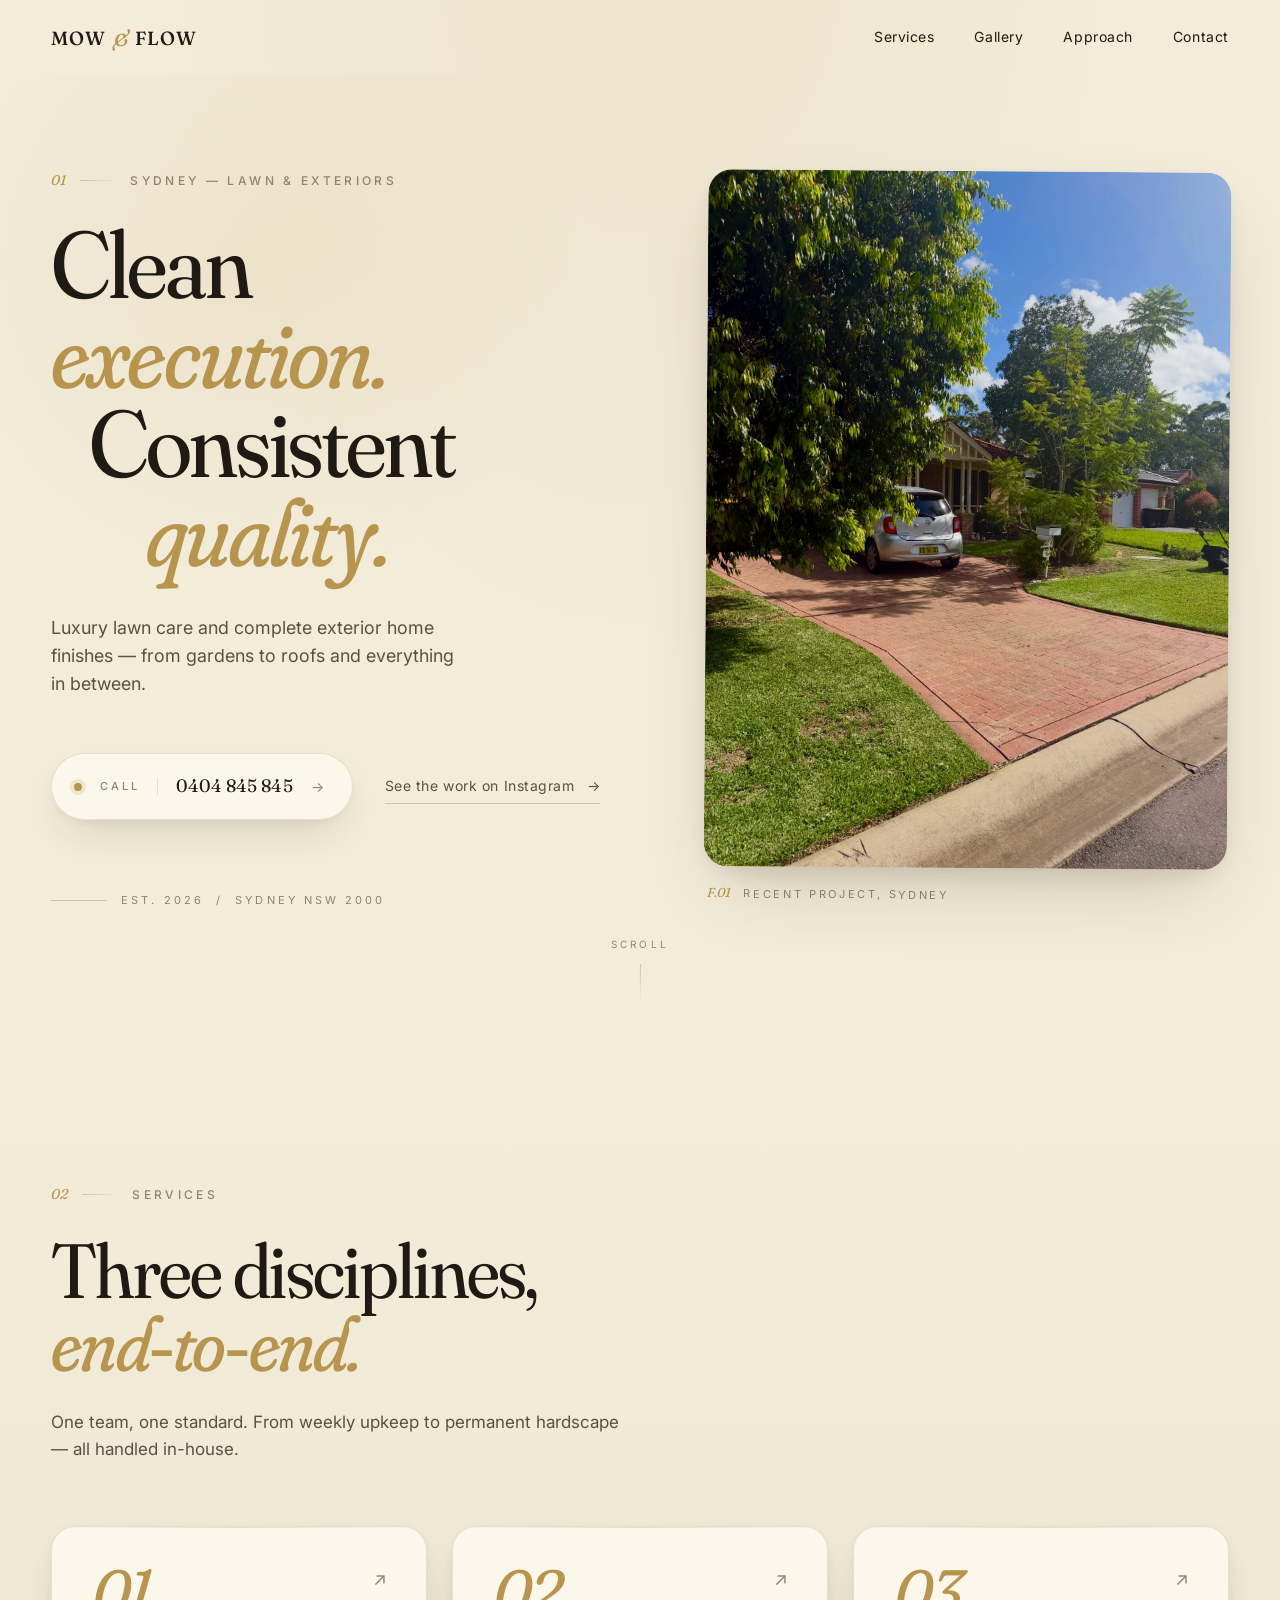
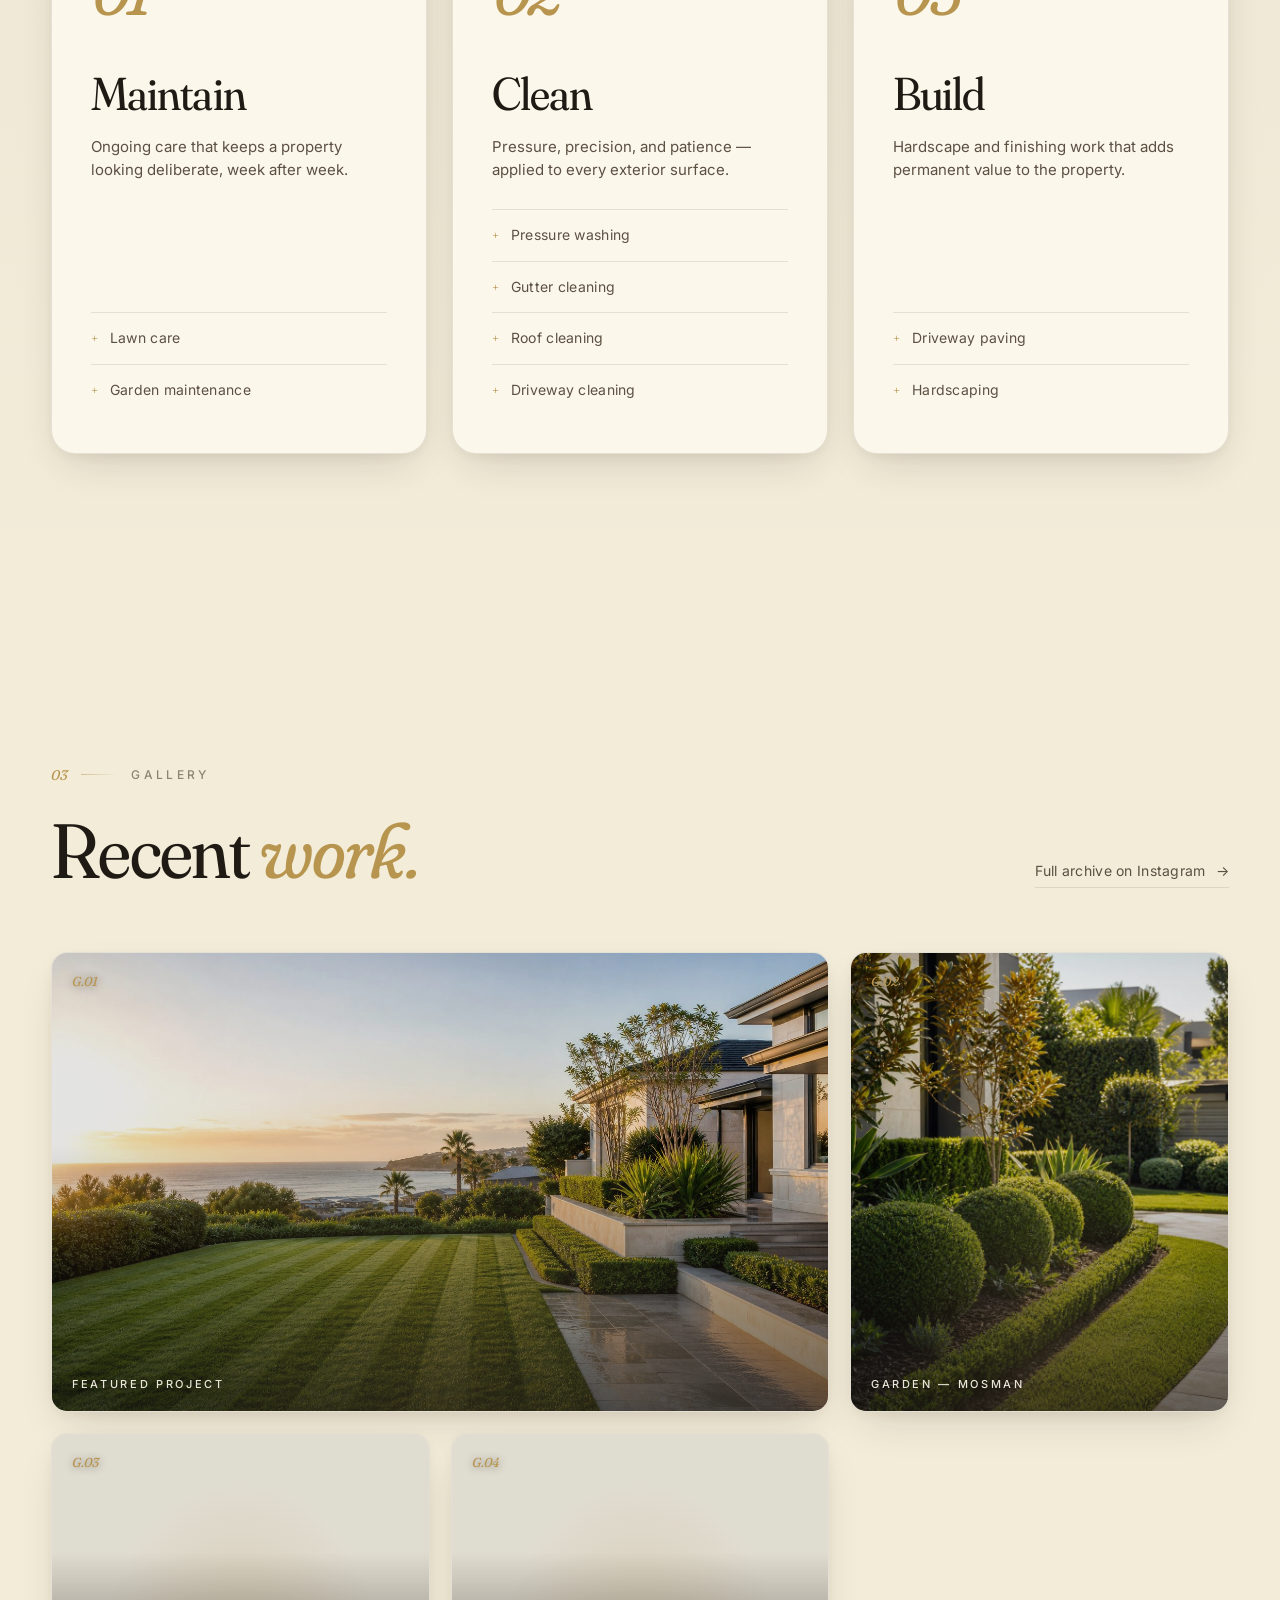
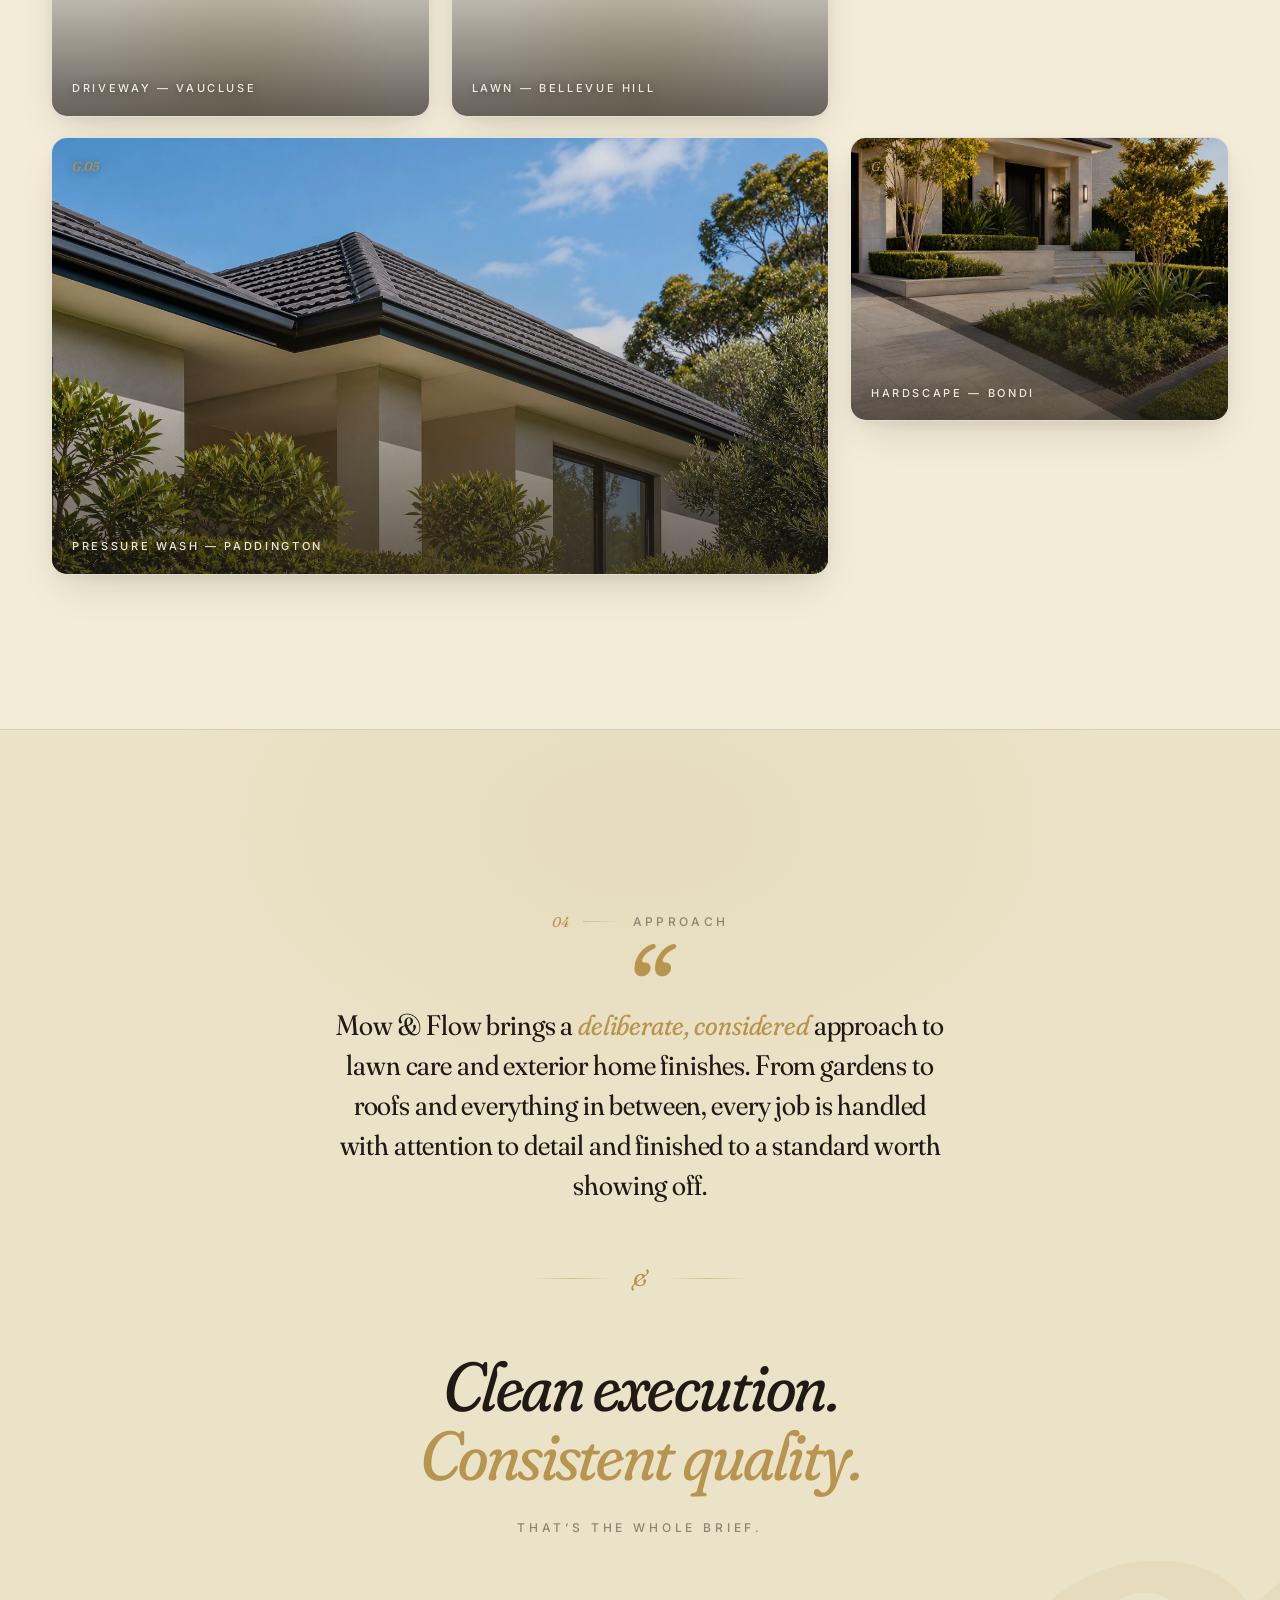
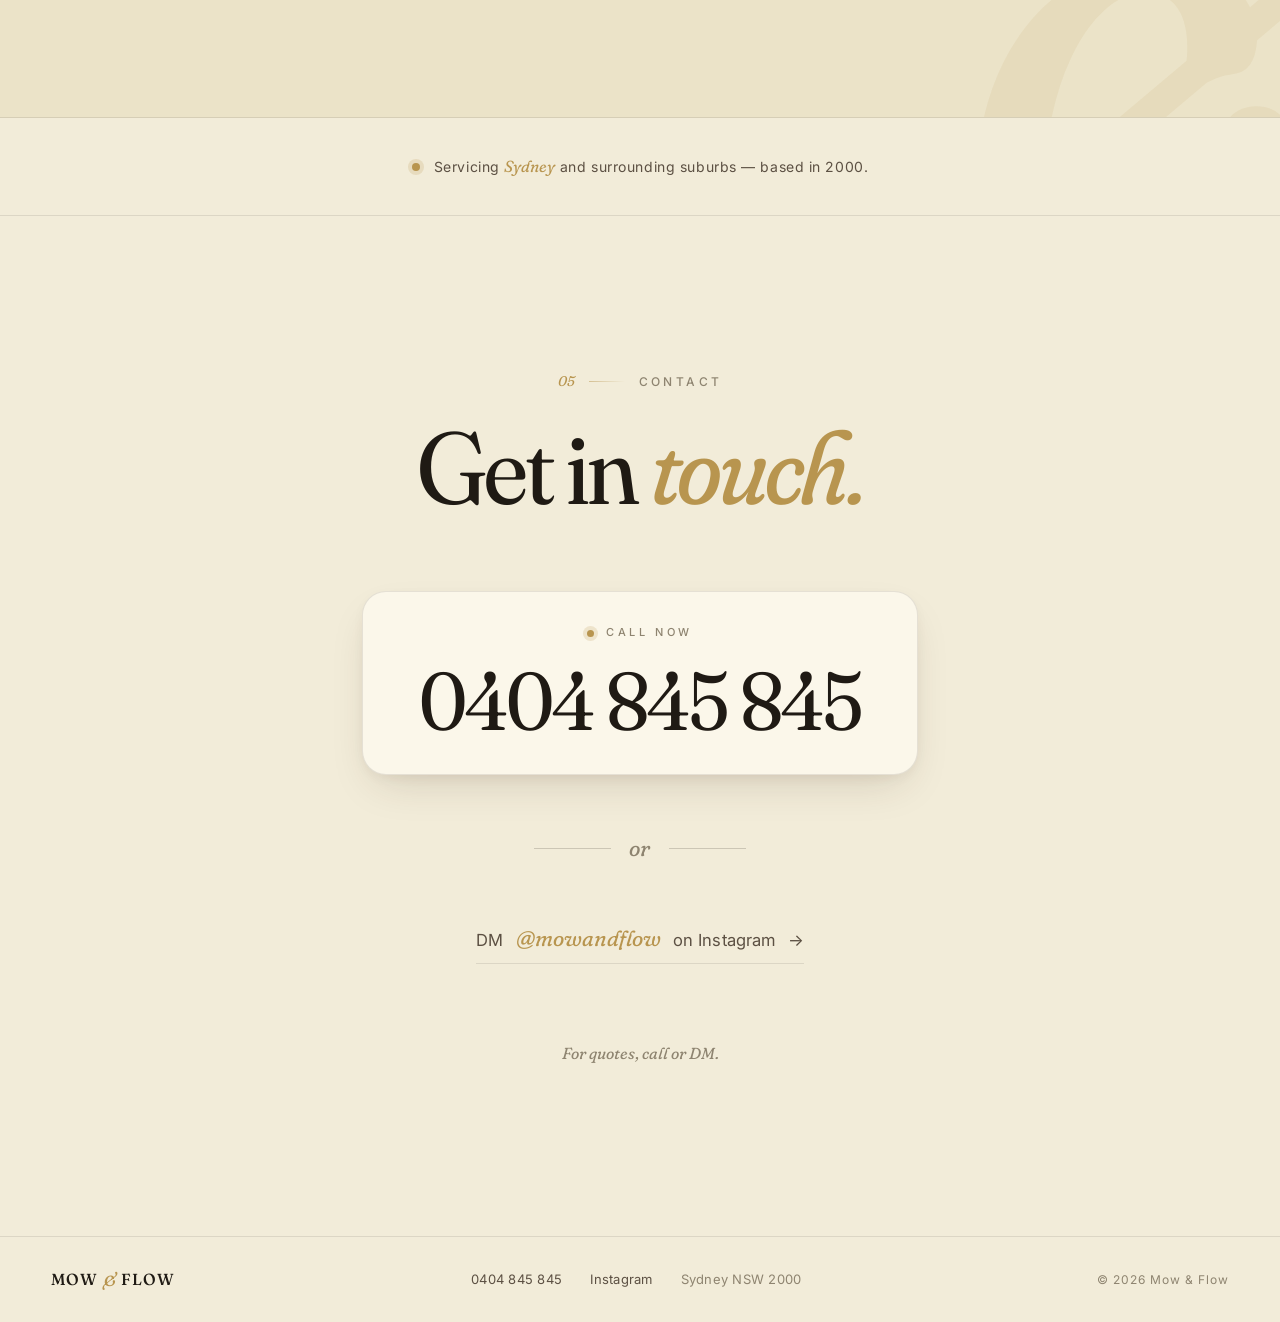
==== commit dde273db: "Add gallery images to original site" ====
--- a/index.html
+++ b/index.html
@@ -220,26 +220,32 @@
 
         <div class="gallery__grid">
           <figure class="photo-card photo-card--featured">
+            <img src="assets/gallery-01.jpg" alt="Freshly mowed Sydney lawn with clean paving and premium home exterior." loading="lazy" decoding="async">
             <span class="photo-card__num">G.01</span>
             <span class="photo-card__label">Featured project</span>
           </figure>
           <figure class="photo-card photo-card--tall">
+            <img src="assets/gallery-02.jpg" alt="Manicured front garden with shaped hedges, clipped shrubs and clean lawn edges." loading="lazy" decoding="async">
             <span class="photo-card__num">G.02</span>
             <span class="photo-card__label">Garden &mdash; Mosman</span>
           </figure>
           <figure class="photo-card">
+            <img src="assets/gallery-03.jpg" alt="Freshly pressure-washed driveway and front path beside trimmed grass." loading="lazy" decoding="async">
             <span class="photo-card__num">G.03</span>
             <span class="photo-card__label">Driveway &mdash; Vaucluse</span>
           </figure>
           <figure class="photo-card">
+            <img src="assets/gallery-04.jpg" alt="Close view of striped green lawn with a razor-straight stone path edge." loading="lazy" decoding="async">
             <span class="photo-card__num">G.04</span>
             <span class="photo-card__label">Lawn &mdash; Bellevue Hill</span>
           </figure>
           <figure class="photo-card photo-card--wide">
+            <img src="assets/gallery-05.jpg" alt="Clean roofline, gutters and eaves above a tidy modern home exterior." loading="lazy" decoding="async">
             <span class="photo-card__num">G.05</span>
             <span class="photo-card__label">Pressure wash &mdash; Paddington</span>
           </figure>
           <figure class="photo-card">
+            <img src="assets/gallery-06.jpg" alt="Finished driveway paving, garden edging and hardscaping at a modern front entry." loading="lazy" decoding="async">
             <span class="photo-card__num">G.06</span>
             <span class="photo-card__label">Hardscape &mdash; Bondi</span>
           </figure>
--- a/styles.css
+++ b/styles.css
@@ -683,12 +683,23 @@
   padding: 18px 20px;
   isolation: isolate;
 }
+.photo-card img {
+  position: absolute;
+  inset: 0;
+  z-index: 0;
+  width: 100%;
+  height: 100%;
+  object-fit: cover;
+  filter: saturate(1.02) contrast(1.03);
+  transition: transform 700ms cubic-bezier(.2,.7,.2,1), filter 700ms ease;
+}
 .photo-card::before {
   content: "";
   position: absolute; inset: 0;
   background:
-    radial-gradient(ellipse at 50% 100%, rgba(184, 149, 79, 0.08), transparent 60%);
-  z-index: -1;
+    linear-gradient(180deg, rgba(31, 26, 20, 0.12) 0%, rgba(31, 26, 20, 0.12) 42%, rgba(31, 26, 20, 0.68) 100%),
+    radial-gradient(ellipse at 50% 100%, rgba(184, 149, 79, 0.28), transparent 58%);
+  z-index: 1;
 }
 .photo-card::after {
   content: "";
@@ -696,12 +707,16 @@
   background: radial-gradient(ellipse at top, rgba(184, 149, 79, 0.14), transparent 60%);
   opacity: 0;
   transition: opacity 520ms ease;
-  z-index: -1;
+  z-index: 1;
 }
 .photo-card:hover {
   transform: translateY(-4px);
   border-color: var(--accent-soft);
   box-shadow: var(--shadow-lg), var(--shadow-glow);
+}
+.photo-card:hover img {
+  transform: scale(1.04);
+  filter: saturate(1.08) contrast(1.06);
 }
 .photo-card:hover::after { opacity: 1; }
 
@@ -736,12 +751,17 @@
   color: var(--accent);
   font-variation-settings: "opsz" 24, "SOFT" 80;
   position: absolute; top: 18px; left: 20px;
+  z-index: 2;
+  text-shadow: 0 1px 8px rgba(0, 0, 0, 0.45);
 }
 .photo-card__label {
   font-family: var(--font-body);
   font-size: 11px; font-weight: 500;
   letter-spacing: 0.24em; text-transform: uppercase;
-  color: var(--ink-mid);
+  color: rgba(251, 247, 234, 0.92);
+  position: relative;
+  z-index: 2;
+  text-shadow: 0 1px 10px rgba(0, 0, 0, 0.55);
 }
 
 /* ============================================================
